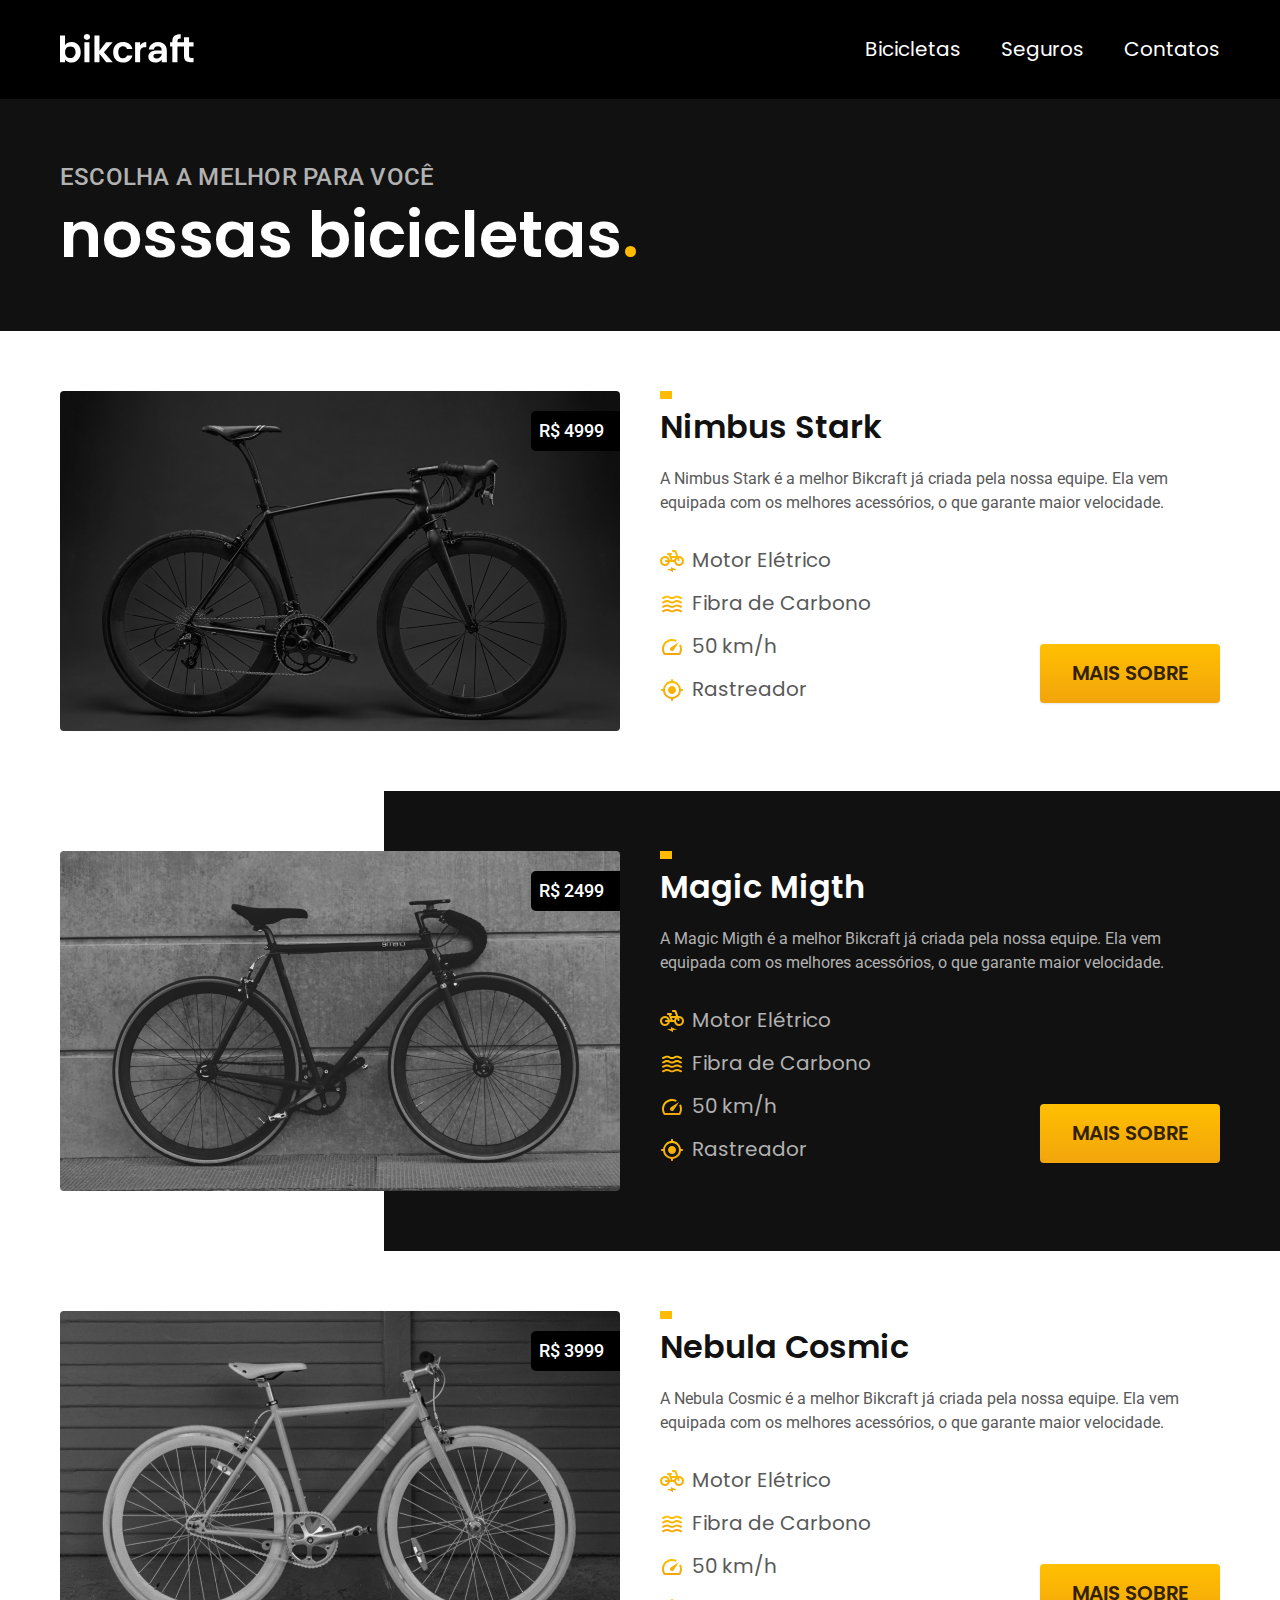
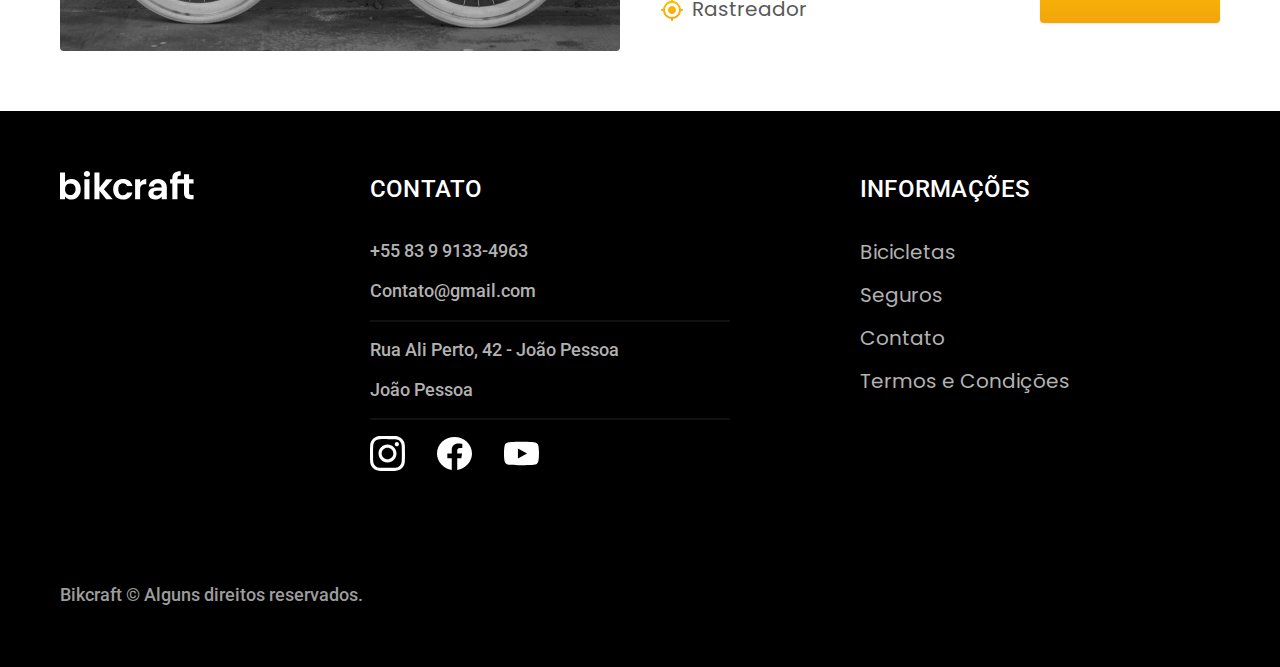
==== bicicletas.html @ b38f1aab "Estilos adcionados" ====
<!DOCTYPE html>
<html lang="pt-br">

<head>
  <meta charset="UTF-8">
  <meta name="viewport" content="width=device-width, initial-scale=1.0">
  <meta name="description" content="Termos e Condições.">
  <link rel="preconnect" href="https://fonts.googleapis.com">
  <link rel="preconnect" href="https://fonts.gstatic.com" crossorigin>
  <link href="https://fonts.googleapis.com/css2?family=Merriweather:ital,wght@1,900&family=Poppins:wght@400;600&family=Roboto:wght@400;500&display=swap" rel="stylesheet">
  <link rel="stylesheet" href="./css/style.css">
  <title>Bicicletas</title>
</head>

<body id="bicicletas">
  <header class="header-bg">
    <div class="header container">
      <a href="./">
        <img src="./logo/bikcraft.svg" alt="Bikcraft">
      </a>
      <nav aria-label="primaria">
        <ul class="header-menu cor-0 font-1-m">
          <li><a href="./bicicletas.html">Bicicletas</a></li>
          <li><a href="./seguros.html">Seguros</a></li>
          <li><a href="./contatos.html">Contatos</a></li>
        </ul>
      </nav>
    </div>
  </header>

  <main>
    <div class="titulo-bg">
      <div class="titulo container">
        <p class="font-2-l-b cor-5">Escolha a melhor para você</p>
        <h1 class="font-1-xxl cor-0">nossas bicicletas<span class="cor-p1">.</span></h1>
      </div>
    </div>
    <div class="bicicletas container">
      <div class="bicicletas-imagem">
        <img src="./img/bikes/nimbus.jpg" alt="Bicicleta preta">
        <span class="font-2-m cor-0">R$ 4999</span>
      </div>
      <div class="bicicletas-conteudo">
        <h2 class="font-1-xl">Nimbus Stark</h2>
        <p class="font-2-s cor-8">A Nimbus Stark é a melhor Bikcraft já criada pela nossa equipe. Ela vem equipada com os melhores acessórios, o que garante maior velocidade.</p>
        <ul class="font-1-m cor-8">
          <li><img src="icones/icones-vantagens/eletrica.svg" alt="">Motor Elétrico</li>
          <li><img src="icones/icones-vantagens/carbono.svg" alt="">Fibra de Carbono</li>
          <li><img src="icones/icones-vantagens/velocidade.svg" alt="">50 km/h</li>
          <li><img src="icones/icones-vantagens/rastreador.svg" alt="">Rastreador</li>
        </ul>
        <a class="botao seta" href="./bicicletas/nimbus.html">Mais Sobre</a>
      </div>
    </div>
    <div class="bicicletas-bg">
      <div class="bicicletas container">
        <div class="bicicletas-imagem">
          <img src="./img/bikes/magic.jpg" alt="Bicicleta preta">
          <span class="font-2-m cor-0">R$ 2499</span>
        </div>
        <div class="bicicletas-conteudo">
          <h2 class="font-1-xl cor-0">Magic Migth</h2>
          <p class="font-2-s cor-5">A Magic Migth é a melhor Bikcraft já criada pela nossa equipe. Ela vem equipada com os melhores acessórios, o que garante maior velocidade.</p>
          <ul class="font-1-m cor-5">
            <li><img src="icones/icones-vantagens/eletrica.svg" alt="">Motor Elétrico</li>
            <li><img src="icones/icones-vantagens/carbono.svg" alt="">Fibra de Carbono</li>
            <li><img src="icones/icones-vantagens/velocidade.svg" alt="">50 km/h</li>
            <li><img src="icones/icones-vantagens/rastreador.svg" alt="">Rastreador</li>
          </ul>
          <a class="botao seta" href="./bicicletas/magic.html">Mais Sobre</a>
        </div>
      </div>
    </div>
    <div class="bicicletas container">
      <div class="bicicletas-imagem">
        <img src="./img/bikes/nebula.jpg" alt="Bicicleta preta">
        <span class="font-2-m cor-0">R$ 3999</span>
      </div>
      <div class="bicicletas-conteudo">
        <h2 class="font-1-xl">Nebula Cosmic</h2>
        <p class="font-2-s cor-8">A Nebula Cosmic é a melhor Bikcraft já criada pela nossa equipe. Ela vem equipada com os melhores acessórios, o que garante maior velocidade.</p>
        <ul class="font-1-m cor-8">
          <li><img src="icones/icones-vantagens/eletrica.svg" alt="">Motor Elétrico</li>
          <li><img src="icones/icones-vantagens/carbono.svg" alt="">Fibra de Carbono</li>
          <li><img src="icones/icones-vantagens/velocidade.svg" alt="">50 km/h</li>
          <li><img src="icones/icones-vantagens/rastreador.svg" alt="">Rastreador</li>
        </ul>
        <a class="botao seta" href="./bicicletas/nebula.html">Mais Sobre</a>
      </div>
    </div>
  </main>

  <footer class="footer-bg">
    <div class="footer container ">
      <img src="logo/bikcraft.svg" alt="Bikcraft">
      <div class="footer-contato">
        <h3 class="font-2-l-b cor-0">Contato</h3>
        <ul class="cor-5 font-2-m">
          <li><a href="tel:+5583991334963">+55 83 9 9133-4963</a></li>
          <li><a href="mailto:carlosjuniordesign@gmail.com">Contato@gmail.com</a></li>
          <li>Rua Ali Perto, 42 - João Pessoa</li>
          <li>João Pessoa</li>
          <ul>
            <div class="footer-redes">
              <a href="./">
                <img src="icones/redescoiais/instagram.svg" alt="Instagram">
              </a>
              <a href="./">
                <img src="icones/redescoiais/facebook.svg" alt="Facebook">
              </a>
              <a href="./">
                <img src="icones/redescoiais/youtube.svg" alt="Youtube">
              </a>

            </div>
          </ul>
        </ul>
      </div>
      <div class="footer-informacoes">
        <h3 class="font-2-l-b cor-0">Informações</h3>
        <nav>
          <ul class="font-1-m cor-5">
            <li><a href="./bicicletas.html">Bicicletas</a></li>
            <li><a href="./seguros.html">Seguros</a></li>
            <li><a href="./contato.html">Contato</a></li>
            <li><a href="./termos.html">Termos e Condições</a></li>
          </ul>
        </nav>
      </div>
      <p class="footer-copy font-2-m cor-6">Bikcraft © Alguns direitos reservados. </p>
    </div>

  </footer>


</body>

</html>
---- css/style.css ----
@import "./global/header.css";
@import "./global/global.css";

/* HOME */
@import "./home/introducao.css";

/* TipoGrafias */
@import "utilidade/tipografia.css";

/* CORES */
@import "utilidade/cores.css";

/* UTILIDADES */
@import "utilidade/componentes.css";

/* BICICLETAS */
@import "bicicletas/bicicletas-listas.css";

/* TECNOLOGIA */
@import "./home/tecnologia.css";

/* PARCEIROS */
@import "./home/parceiros.css";

/* DEPOIMENTO */
@import "./home/depoimento.css";

/* SEGUROS */
@import "./home/seguros.css";

/* FOOTER */
@import "./global/footer.css";

/* Termos e uso */
@import "./termos/termos.css";

/*  Bicicletas */
@import "./bicicletas/bicicletas.css";
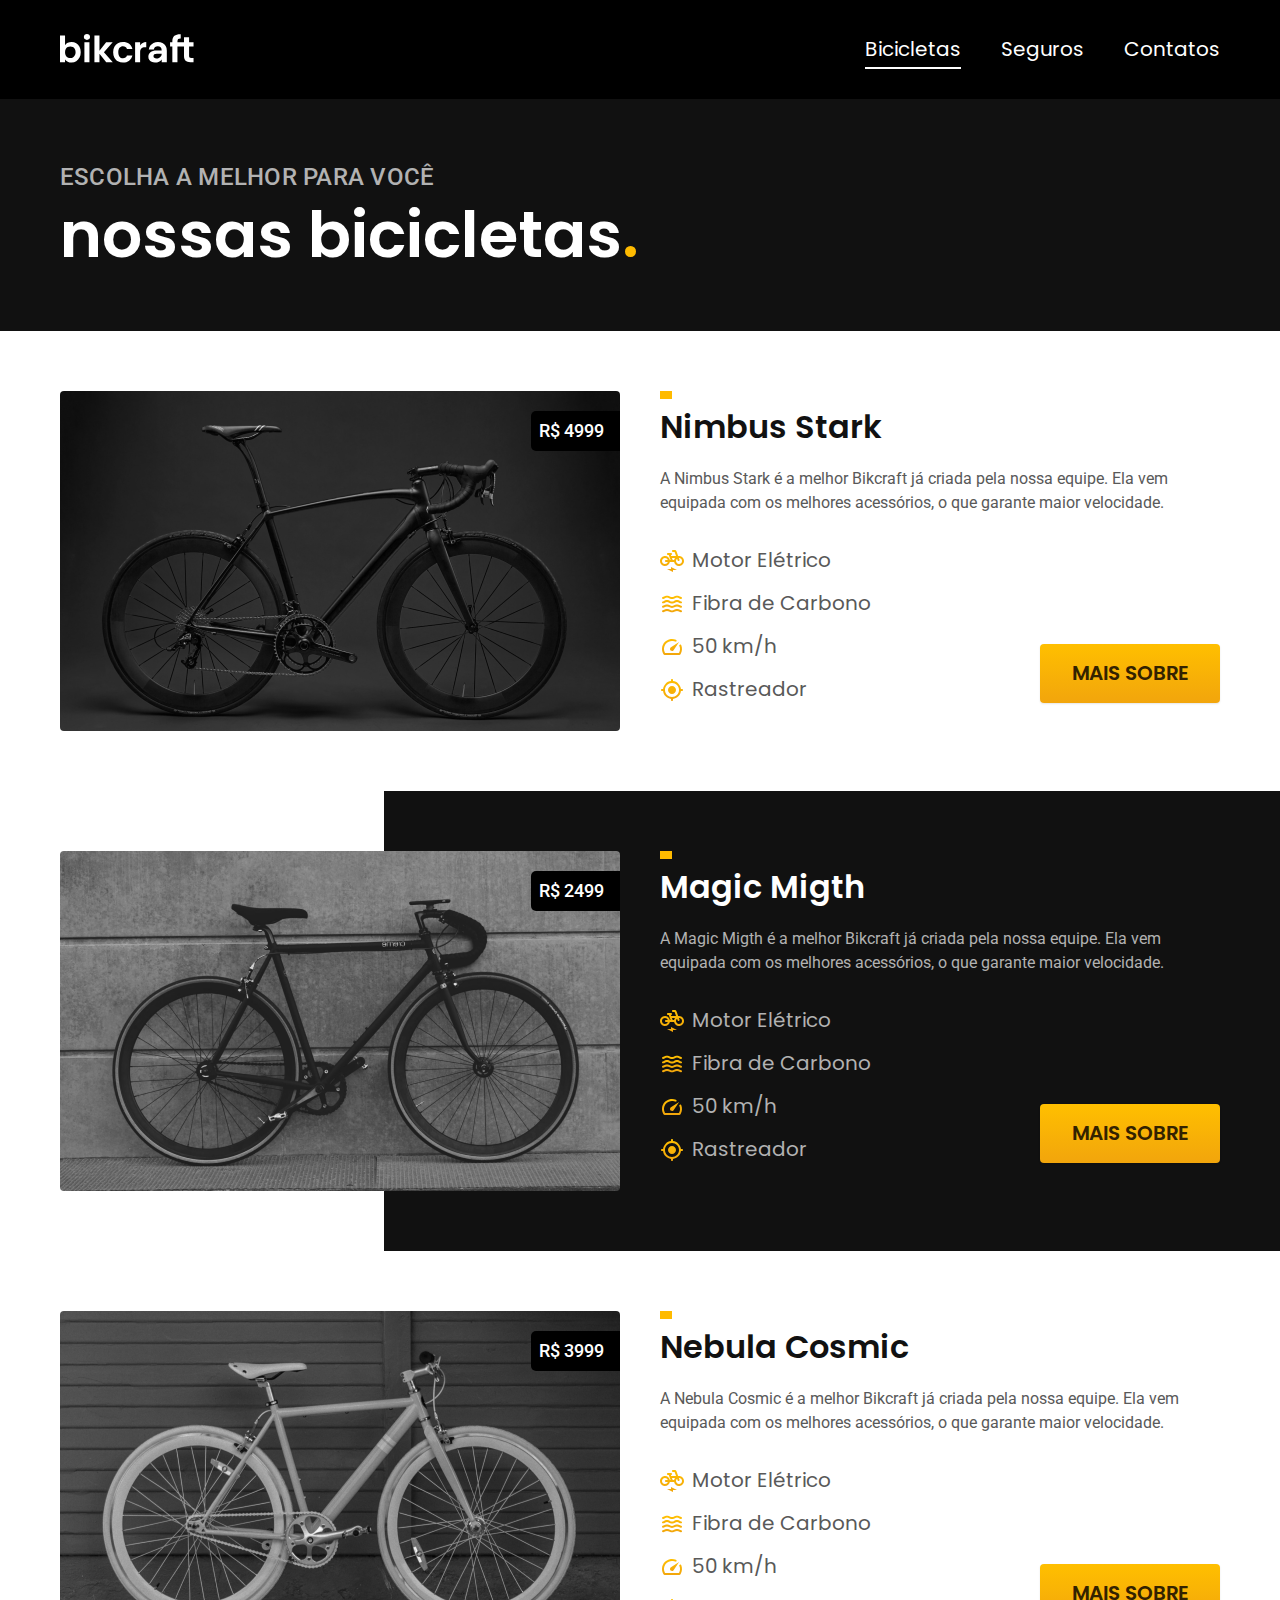
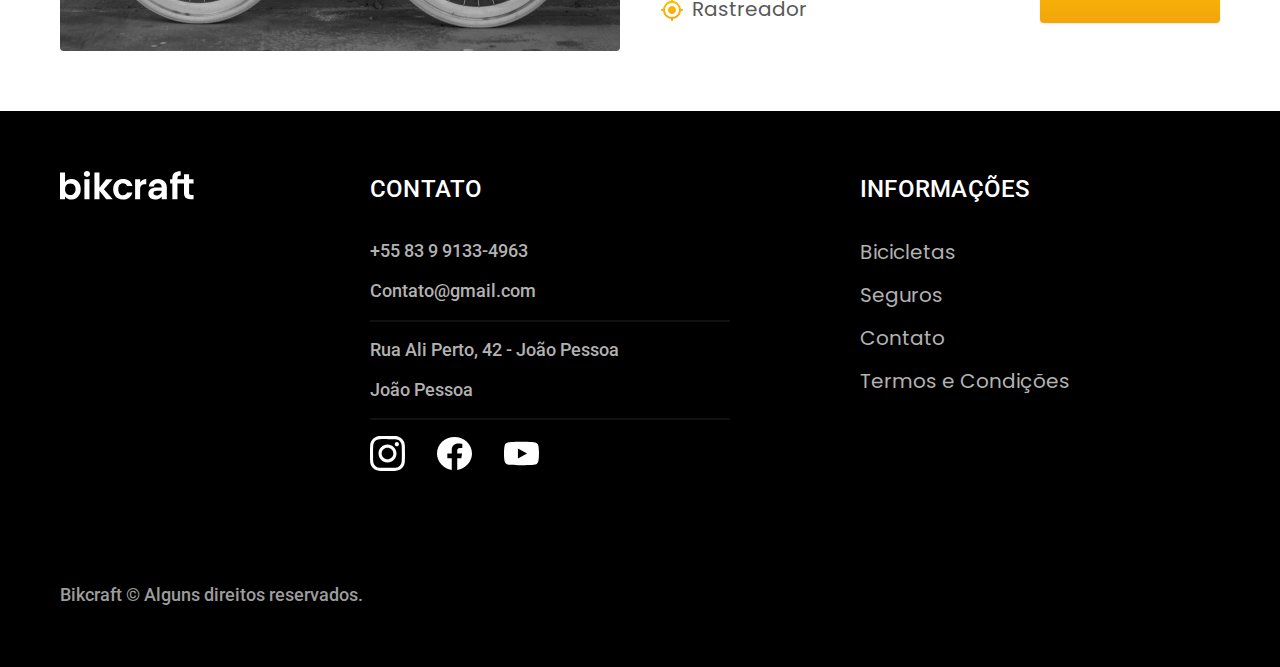
==== commit ab02c9b7: "Adcionado JS" ====
--- a/bicicletas.html
+++ b/bicicletas.html
@@ -122,7 +122,7 @@
           <ul class="font-1-m cor-5">
             <li><a href="./bicicletas.html">Bicicletas</a></li>
             <li><a href="./seguros.html">Seguros</a></li>
-            <li><a href="./contato.html">Contato</a></li>
+            <li><a href="./contatos.html">Contato</a></li>
             <li><a href="./termos.html">Termos e Condições</a></li>
           </ul>
         </nav>
@@ -133,6 +133,7 @@
   </footer>
 
 
+  <script src="./js/script.js"></script>
 </body>
 
 </html>--- a/css/style.css
+++ b/css/style.css
@@ -36,3 +36,25 @@
 
 /*  Bicicletas */
 @import "./bicicletas/bicicletas.css";
+
+/* Bicicleta */
+@import "./bicicleta/bicicleta.css";
+
+/* Vantagens */
+@import "./home/vantagens.css";
+@import "./home/perguntas.css";
+
+/* Seguro */
+@import "./bicicleta/seguro.css";
+
+/* Lojas */
+@import "./contato/lojas.css";
+
+/* Formulário */
+@import "./utilidade/formulario.css";
+
+/* Contatos */
+@import "./contato/contato.css";
+
+/* Orçamento */
+@import "./orcamento/orcamento.css";
